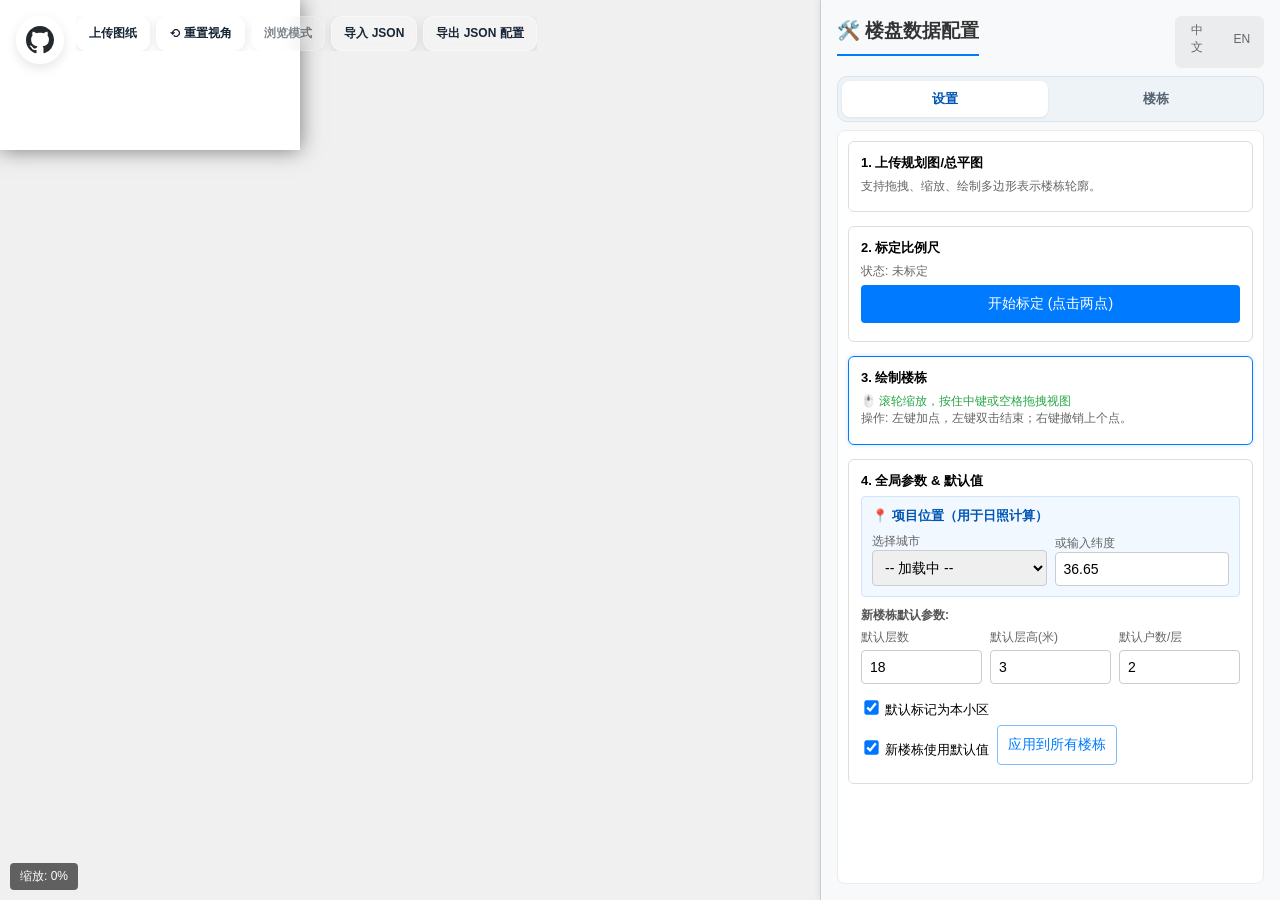
==== editor.html @ 8fbec48e "allow editing and calibration when no plan image" ====
<!DOCTYPE html>
<html lang="zh-CN">

<head>
    <meta charset="UTF-8">
    <title>楼盘规划图配置器</title>
    <meta name="viewport" content="width=device-width, initial-scale=1">
    <link rel="stylesheet" href="css/editor.css">
</head>

<body>

    <!-- GitHub 图标链接 -->
    <a href="https://github.com/wingkinl/building-sunlight-simulator" target="_blank" rel="noopener noreferrer"
        class="github-link" title="View on GitHub" aria-label="View source on GitHub">
        <svg width="32" height="32" viewBox="0 0 16 16" fill="currentColor">
            <path
                d="M8 0C3.58 0 0 3.58 0 8c0 3.54 2.29 6.53 5.47 7.59.4.07.55-.17.55-.38 0-.19-.01-.82-.01-1.49-2.01.37-2.53-.49-2.69-.94-.09-.23-.48-.94-.82-1.13-.28-.15-.68-.52-.01-.53.63-.01 1.08.58 1.23.82.72 1.21 1.87.87 2.33.66.07-.52.28-.87.51-1.07-1.78-.2-3.64-.89-3.64-3.95 0-.87.31-1.59.82-2.15-.08-.2-.36-1.02.08-2.12 0 0 .67-.21 2.2.82.64-.18 1.32-.27 2-.27.68 0 1.36.09 2 .27 1.53-1.04 2.2-.82 2.2-.82.44 1.1.16 1.92.08 2.12.51.56.82 1.27.82 2.15 0 3.07-1.87 3.75-3.65 3.95.29.25.54.73.54 1.48 0 1.07-.01 1.93-.01 2.2 0 .21.15.46.55.38A8.013 8.013 0 0016 8c0-4.42-3.58-8-8-8z" />
        </svg>
    </a>

    <div id="globalToolbar" role="toolbar" aria-label="editor actions">
        <button id="btnUploadPlan" class="btn-outline" type="button" data-i18n="editor.toolbarUpload">上传图纸</button>
        <button id="btnResetView" class="info" type="button" data-i18n="editor.resetView">⟲ 重置视角</button>
        <button id="btnDrawMode" class="secondary" type="button" disabled data-i18n="editor.modeIdle" title="需要先标定比例尺">浏览模式</button>
        <button id="btnImportJson" class="secondary" type="button" data-i18n="editor.importJsonButton">导入 JSON</button>
        <button id="btnExport" class="success" type="button" data-i18n="editor.exportButton">导出 JSON 配置</button>
        <input type="file" id="fileInput" accept="image/*" class="toolbar-hidden-input">
        <input type="file" id="jsonImportInput" accept=".json" class="toolbar-hidden-input">
        <input type="hidden" id="exportFilename" value="buildings_config.json">
    </div>

    <div id="canvas-wrapper">
        <div id="empty-tip" data-i18n="editor.emptyTip">请在右侧上传图片开始规划</div>
        <canvas id="editorCanvas"></canvas>
        <div id="zoom-info"><span data-i18n="editor.zoomInfo">缩放</span>: 0%</div>
    </div>

    <div id="sidebar">
        <div class="sidebar-header">
            <h3 data-i18n="editor.pageTitle">🛠️ 楼盘数据配置</h3>
            <div class="lang-switcher">
                <button class="lang-btn" data-lang="zh">中文</button>
                <button class="lang-btn" data-lang="en">EN</button>
            </div>
        </div>

        <div class="sidebar-tabs" role="tablist" aria-label="editor sidebar tabs">
            <button class="sidebar-tab-btn active" type="button" role="tab" aria-selected="true" data-tab="setup"
                data-i18n="editor.tabSetup">设置</button>
            <button class="sidebar-tab-btn" type="button" role="tab" aria-selected="false" data-tab="buildings"
                data-i18n="editor.tabBuildings">楼栋</button>
        </div>

        <div id="sidebarContent">
            <div class="sidebar-tab-panel active" data-panel="setup">
                <div id="topPane">
                    <div class="step" id="step-upload">
                        <label data-i18n="editor.step1Title">1. 上传规划图/总平图</label>
                        <div class="muted" data-i18n="editor.step1Hint">支持拖拽、缩放、绘制多边形表示楼栋轮廓。</div>
                    </div>

                    <div class="step" id="step-scale">
                        <label data-i18n="editor.step2Title">2. 标定比例尺</label>
                        <div class="muted" style="margin-bottom:5px;">
                            <span data-i18n="editor.scaleStatus">状态</span>: <span id="scaleStatus"
                                data-i18n="editor.scaleNotSet">未标定</span>
                        </div>
                        <button id="btnStartScale" data-i18n="editor.startScale">开始标定 (点击两点)</button>
                        <div id="scaleInputArea" style="display:none; margin-top:5px;">
                            <label data-i18n="editor.realDistance">两点间实际距离 (米):</label>
                            <input type="number" id="realDistance" value="50" step="0.01" min="0">
                            <button id="btnConfirmScale" class="secondary" data-i18n="editor.confirmScale">确认比例</button>
                        </div>
                    </div>

                    <div class="step active" id="step-draw">
                        <label data-i18n="editor.step3Title">3. 绘制楼栋</label>
                        <div class="muted" style="margin-bottom:5px;">
                            <span style="color:#28a745;" data-i18n="editor.step3Hint">🖱️ 滚轮缩放，按住中键或空格拖拽视图</span><br>
                            <span data-i18n="editor.step3Operation">操作: 左键加点，左键双击结束；右键撤销上个点。</span>
                        </div>
                    </div>

                    <div class="step" id="step-defaults">
                        <label data-i18n="editor.step4Title">4. 全局参数 & 默认值</label>

                        <div class="location-config">
                            <label data-i18n="editor.projectLocation">📍 项目位置（用于日照计算）</label>
                            <div class="location-row">
                                <div class="field">
                                    <span class="muted" data-i18n="editor.selectCity">选择城市</span>
                                    <select id="citySelect">
                                        <option value="" data-i18n="common.loading">-- 加载中 --</option>
                                    </select>
                                </div>
                                <div class="field">
                                    <span class="muted" data-i18n="editor.orInputLat">或输入纬度</span>
                                    <input type="number" id="projectLat" value="36.65" step="0.01" min="-90" max="90">
                                </div>
                            </div>
                        </div>

                        <label style="font-size:12px; color:#555; margin-bottom:5px;"
                            data-i18n="editor.defaultParams">新楼栋默认参数:</label>
                        <div class="inline-inputs">
                            <div class="field">
                                <span class="muted" data-i18n="editor.defaultFloors">默认层数</span>
                                <input type="number" id="defFloors" value="18" min="1" step="1">
                            </div>
                            <div class="field">
                                <span class="muted" data-i18n="editor.defaultFloorHeight">默认层高(米)</span>
                                <input type="number" id="defFloorHeight" value="3" min="1" step="0.01">
                            </div>
                            <div class="field">
                                <span class="muted" data-i18n="editor.defaultUnits">默认户数/层</span>
                                <input type="number" id="defUnits" value="2" min="1" step="1">
                            </div>
                        </div>
                        <div class="inline-row">
                            <label style="margin:0; font-weight:normal;">
                                <input type="checkbox" id="defIsThisCommunity" checked> <span
                                    data-i18n="editor.defaultIsOwn">默认标记为本小区</span>
                            </label>
                        </div>
                        <div class="inline-row">
                            <label style="margin:0; font-weight:normal;">
                                <input type="checkbox" id="chkUseDefaults" checked> <span
                                    data-i18n="editor.useDefaults">新楼栋使用默认值</span>
                            </label>
                            <button id="btnApplyDefaultsAll" class="btn-outline" style="width:auto;"
                                data-i18n="editor.applyToAll">应用到所有楼栋</button>
                        </div>
                    </div>
                </div>
            </div>

            <div class="sidebar-tab-panel" data-panel="buildings">
                <div id="bottomPane">
                    <div class="step" id="step-table" style="margin:0;">
                        <label data-i18n="editor.step5Title">5. 楼栋参数表（统一填写/编辑）</label>
                    </div>

                    <div id="table-wrapper">
                        <table>
                            <thead>
                                <tr>
                                    <th style="width:200px;" data-i18n="editor.tableName">名称（可编辑）</th>
                                    <th style="width:90px;" data-i18n="editor.tableFloors">层数</th>
                                    <th style="width:110px;" data-i18n="editor.tableFloorHeight">层高(米)</th>
                                    <th style="width:90px;" data-i18n="editor.tableUnits">户/层</th>
                                    <th style="width:84px;" data-i18n="editor.tableIsOwn">本小区</th>
                                    <th style="width:80px;" data-i18n="editor.tableActions">操作</th>
                                </tr>
                            </thead>
                            <tbody id="tableBody"></tbody>
                        </table>
                    </div>
                </div>
            </div>
        </div>
    </div>

    <div id="splitModalOverlay" class="modal-overlay" style="display:none;">
        <div class="modal" role="dialog" aria-modal="true" aria-labelledby="splitModalTitle">
            <div class="modal-header">
                <div id="splitModalTitle" class="modal-title" data-i18n="editor.splitModalTitle">分户分割</div>
                <button id="splitModalClose" class="modal-close" type="button" aria-label="close">×</button>
            </div>
            <div class="modal-body">
                <div class="modal-row modal-row-top">
                    <div class="modal-field">
                        <div class="modal-label" data-i18n="editor.splitFloor">楼层</div>
                        <select id="splitFloorSelect"></select>
                    </div>
                    <div class="modal-field">
                        <div class="modal-label" data-i18n="editor.tableFloors">层数</div>
                        <input id="splitFloorsInput" type="number" min="1" step="1">
                    </div>
                    <div class="modal-field">
                        <div class="modal-label" data-i18n="editor.splitUnits">户数/层</div>
                        <div id="splitUnitsText" class="modal-text"></div>
                    </div>
                    <div class="modal-field">
                        <div class="modal-label" data-i18n="editor.splitMode">分割模式</div>
                        <select id="splitModeSelect">
                            <option value="basic" data-i18n="editor.splitModeBasic">单轴等比</option>
                            <option value="advanced" data-i18n="editor.splitModeAdvanced">自由划线</option>
                        </select>
                    </div>
                </div>

                <div id="splitAdvancedToolbar" class="modal-row" style="display:none;">
                    <div class="modal-field">
                        <div class="modal-label" data-i18n="editor.splitTools">高级工具</div>
                        <div class="inline-row" style="margin:0;">
                            <button id="splitToolLine" class="btn-outline" type="button"
                                data-i18n="editor.splitToolLine">画线切割</button>
                            <button id="splitToolUnit" class="btn-outline" type="button"
                                data-i18n="editor.splitToolUnit">指定户属</button>
                            <button id="splitClearLines" class="secondary" type="button"
                                data-i18n="editor.splitToolClear">清空线段</button>
                        </div>
                    </div>
                    <div class="modal-field" style="max-width:140px;">
                        <div class="modal-label" data-i18n="editor.splitUnitIndex">户号(1→N)</div>
                        <input id="splitUnitIndexInput" type="number" min="1" step="1" value="1">
                    </div>
                </div>

                <div class="split-preview-wrap">
                    <div class="modal-label" data-i18n="editor.splitPreview">分割示意</div>
                    <canvas id="splitPreviewCanvas" class="split-preview-canvas" width="720" height="260"></canvas>
                </div>

                <div class="split-bar-wrap" id="splitBarWrap">
                    <div id="splitBar" class="split-bar" aria-label="split bar"></div>
                </div>

                <div class="modal-row modal-actions" id="splitBasicActions">
                    <button id="splitResetEqual" class="secondary" type="button"
                        data-i18n="editor.splitResetEqual">等分</button>
                    <button id="splitApplyAllFloors" class="btn-outline" type="button"
                        data-i18n="editor.splitApplyAllFloors">应用到所有楼层</button>
                    <div class="split-angle-inline">
                        <span class="split-angle-label" data-i18n="editor.splitAngle">分割角度</span>
                        <input id="splitAngleSlider" class="split-angle-slider" type="range" min="-180" max="180"
                            step="1" value="0">
                        <input id="splitAngleInput" class="split-angle-input" type="number" step="1" min="-180"
                            max="180" value="0">
                    </div>
                </div>

                <div class="split-table-wrap" id="splitTableWrap">
                    <div class="split-table-toolbar">
                        <label class="inline-row" style="margin:0; font-weight:normal;">
                            <input type="checkbox" id="splitUseAreasChk">
                            <span data-i18n="editor.splitUseAreas">按面积输入并实时换算</span>
                        </label>
                    </div>
                    <div class="split-table-scroll">
                        <table class="split-table">
                            <thead>
                                <tr id="splitTableHeadRow">
                                    <th data-i18n="editor.splitUnitIndex">户号(1→N)</th>
                                    <th data-i18n="editor.splitRatio">比例(%)</th>
                                    <th id="splitAreaTh" data-i18n="editor.splitArea">面积(㎡)</th>
                                </tr>
                            </thead>
                            <tbody id="splitTableBody"></tbody>
                        </table>
                    </div>
                </div>

                <div class="modal-row modal-actions">
                    <button id="splitSave" class="success" type="button" data-i18n="common.save">保存</button>
                </div>
            </div>
        </div>
    </div>

    <script src="js/config.js"></script>
    <script src="js/utils.js"></script>
    <script src="js/cities.js"></script>
    <script src="js/i18n.js"></script>
    <script src="js/editor.js"></script>
</body>

</html>
---- css/editor.css ----
:root {
    --primary-color: #007bff;
    --secondary-color: #6c757d;
    --success-color: #28a745;
    --danger-color: #dc3545;
    --info-color: #17a2b8;
    --warning-color: #ffc107;
    --border-color: #ccc;
    --bg-light: #f8f9fa;
    --bg-white: #ffffff;
}

* {
    box-sizing: border-box;
}

body {
    display: flex;
    margin: 0;
    height: 100vh;
    font-family: 'Microsoft YaHei', sans-serif;
    overflow: hidden;
}

/* GitHub 图标链接 */
.github-link {
    position: absolute;
    top: 16px;
    left: 16px;
    width: 48px;
    height: 48px;
    background: rgba(255, 255, 255, 0.96);
    border-radius: 50%;
    display: flex;
    align-items: center;
    justify-content: center;
    color: #24292e;
    text-decoration: none;
    box-shadow: 0 4px 12px rgba(0, 0, 0, 0.1);
    transition: all 0.3s ease;
    z-index: 100;
    backdrop-filter: saturate(180%) blur(8px);
}

.github-link:hover {
    transform: scale(1.1) rotate(5deg);
    box-shadow: 0 6px 20px rgba(0, 0, 0, 0.15);
    background: rgba(255, 255, 255, 1);
}

.github-link svg {
    width: 28px;
    height: 28px;
}

#globalToolbar {
    position: absolute;
    top: 16px;
    left: 76px;
    right: auto;
    max-width: calc(100vw - 560px);
    padding: 0;
    border: none;
    background: transparent;
    backdrop-filter: none;
    display: flex;
    align-items: center;
    gap: 6px;
    z-index: 90;
    overflow-x: auto;
}

#globalToolbar button {
    width: auto;
    margin: 0;
    padding: 8px 12px;
    font-size: 12px;
    font-weight: 700;
    white-space: nowrap;
    flex: 0 0 auto;
    border: 1px solid rgba(255, 255, 255, 0.36);
    border-radius: 11px;
    color: #1b2a39;
    background: rgba(255, 255, 255, 0.22);
    backdrop-filter: blur(10px);
    -webkit-backdrop-filter: blur(10px);
    box-shadow: 0 2px 8px rgba(0, 0, 0, 0.1);
    transition: all 0.2s ease;
}

#globalToolbar button:hover {
    background: rgba(255, 255, 255, 0.32);
    box-shadow: 0 4px 12px rgba(0, 0, 0, 0.15);
}

#globalToolbar button:disabled {
    opacity: 0.55;
    cursor: not-allowed;
}

#globalToolbar button:disabled:hover {
    background: rgba(255, 255, 255, 0.22);
    box-shadow: 0 2px 8px rgba(0, 0, 0, 0.1);
}

#globalToolbar button.secondary,
#globalToolbar button.info,
#globalToolbar button.success,
#globalToolbar button.btn-outline {
    color: #172635;
}

#globalToolbar #btnDrawMode.is-drawing {
    border-color: rgba(85, 255, 175, 0.55);
    background: rgba(52, 211, 153, 0.28);
    color: #07271a;
}

.toolbar-hidden-input {
    display: none;
}

/* 左侧画布区 */
#canvas-wrapper {
    flex: 1;
    background: #f0f0f0;
    position: relative;
    overflow: hidden;
    cursor: grab;
}

#canvas-wrapper.grabbing {
    cursor: grabbing;
}

canvas {
    background: white;
    display: block;
    transform-origin: 0 0;
    box-shadow: 0 0 20px rgba(0, 0, 0, 0.5);
}

#empty-tip {
    display: none;
    position: absolute;
    top: 50%;
    left: 50%;
    transform: translate(-50%, -50%);
    color: #888;
    font-size: 18px;
    pointer-events: none;
}

#zoom-info {
    position: absolute;
    bottom: 10px;
    left: 10px;
    background: rgba(0, 0, 0, 0.6);
    color: white;
    padding: 5px 10px;
    border-radius: 4px;
    font-size: 12px;
    pointer-events: none;
}

/* 右侧边栏 */
#sidebar {
    width: 460px;
    background: var(--bg-light);
    border-left: 1px solid var(--border-color);
    padding: 16px;
    display: flex;
    flex-direction: column;
    z-index: 10;
    box-shadow: -2px 0 5px rgba(0, 0, 0, 0.05);
    overflow: hidden;
    gap: 8px;
}

.sidebar-header {
    display: flex;
    justify-content: space-between;
    align-items: center;
    gap: 12px;
}

.sidebar-tabs {
    display: grid;
    grid-template-columns: repeat(2, minmax(0, 1fr));
    gap: 6px;
    padding: 4px;
    border: 1px solid #dbe3ea;
    border-radius: 10px;
    background: #eef3f7;
}

.sidebar-tab-btn {
    width: auto;
    margin: 0;
    padding: 9px 10px;
    border-radius: 8px;
    background: transparent;
    color: #556371;
    font-size: 13px;
    font-weight: 700;
}

.sidebar-tab-btn:hover {
    background: rgba(255, 255, 255, 0.65);
    color: #2c3e50;
}

.sidebar-tab-btn.active {
    background: #ffffff;
    color: #0056b3;
    box-shadow: 0 1px 3px rgba(15, 23, 42, 0.08);
}

#sidebarContent {
    flex: 1;
    min-height: 0;
    display: flex;
}

.sidebar-tab-panel {
    display: none;
    flex: 1;
    min-height: 0;
}

.sidebar-tab-panel.active {
    display: flex;
    flex-direction: column;
}

/* 上半部分 */
#topPane {
    flex: 1;
    min-height: 0;
    overflow: auto;
    border: 1px solid #e9ecef;
    border-radius: 8px;
    background: var(--bg-white);
    padding: 10px;
}

/* 下半部分 */
#bottomPane {
    flex: 1;
    min-height: 0;
    overflow: hidden;
    display: flex;
    flex-direction: column;
    gap: 8px;
}

h3 {
    margin: 0 0 10px;
    color: #333;
    border-bottom: 2px solid var(--primary-color);
    padding-bottom: 10px;
}

/* 步骤卡片 */
.step {
    margin-bottom: 14px;
    padding: 12px;
    background: var(--bg-white);
    border-radius: 6px;
    border: 1px solid #ddd;
}

.step.active {
    border-color: var(--primary-color);
    box-shadow: 0 0 5px rgba(0, 123, 255, 0.2);
}

#sidebar label {
    display: block;
    margin-bottom: 6px;
    font-weight: bold;
    font-size: 13px;
}

input[type="text"],
input[type="number"],
input[type="file"],
select {
    width: 100%;
    box-sizing: border-box;
    padding: 8px;
    margin-bottom: 8px;
    border: 1px solid var(--border-color);
    border-radius: 4px;
    font-size: 14px;
}

.inline-inputs {
    display: grid;
    grid-template-columns: 1fr 1fr 1fr;
    gap: 8px;
}

.inline-inputs .field {
    display: flex;
    flex-direction: column;
}

.inline-row {
    display: flex;
    align-items: center;
    gap: 8px;
    margin-top: 6px;
}

.inline-row input[type="checkbox"] {
    transform: scale(1.1);
}

.muted {
    color: #666;
    font-size: 12px;
    margin-bottom: 4px;
}

/* 按钮样式 */
button {
    width: 100%;
    padding: 10px;
    background: var(--primary-color);
    color: white;
    border: none;
    border-radius: 4px;
    cursor: pointer;
    margin-bottom: 6px;
    font-size: 14px;
    transition: background 0.2s;
}

button:hover {
    background: #0069d9;
}

button.secondary {
    background: var(--secondary-color);
}

button.secondary:hover {
    background: #5a6268;
}

button.info {
    background: var(--info-color);
}

button.info:hover {
    background: #138496;
}

button.success {
    background: var(--success-color);
}

button.success:hover {
    background: #218838;
}

.btn-outline {
    background: transparent;
    border: 1px solid #b8c4d2;
    color: #2c3e50;
}

.btn-outline:hover {
    background: rgba(0, 123, 255, 0.08);
}

.btn-outline.active {
    background: rgba(0, 123, 255, 0.12);
    border-color: #80bdff;
    color: #0056b3;
}

.modal-overlay {
    position: fixed;
    inset: 0;
    background: rgba(0, 0, 0, 0.55);
    z-index: 2000;
    display: flex;
    align-items: flex-start;
    justify-content: center;
    padding: 16px;
    overflow-y: auto;
}

.modal {
    width: min(860px, 95vw);
    max-height: calc(100vh - 32px);
    height: auto;
    background: #ffffff;
    border-radius: 12px;
    box-shadow: 0 10px 40px rgba(0, 0, 0, 0.25);
    overflow: hidden;
    display: flex;
    flex-direction: column;
}

.modal-header {
    display: flex;
    align-items: center;
    justify-content: space-between;
    padding: 12px 14px;
    border-bottom: 1px solid #e9ecef;
    background: #fbfcfd;
}

.modal-title {
    font-size: 15px;
    font-weight: 800;
    color: #2c3e50;
}

.modal-close {
    width: 36px;
    height: 36px;
    border-radius: 8px;
    border: 1px solid #e9ecef;
    background: #ffffff;
    color: #2c3e50;
    cursor: pointer;
    font-size: 20px;
    line-height: 1;
    padding: 0;
    margin: 0;
}

.modal-close:hover {
    background: #f3f6fa;
}

.modal-body {
    padding: 10px 12px;
    flex: 1 1 auto;
    min-height: 0;
    overflow-y: auto;
    overflow-x: hidden;
    display: flex;
    flex-direction: column;
    gap: 8px;
}

.modal-row {
    display: flex;
    gap: 10px;
    align-items: flex-end;
    flex-wrap: wrap;
}

.modal-row-top {
    align-items: flex-start;
}

.modal-field {
    min-width: 150px;
    flex: 1;
}

.modal-label {
    font-size: 12px;
    color: #56616d;
    margin-bottom: 4px;
}

.modal-text {
    border: 1px solid #e2e8f0;
    background: #f8fafc;
    border-radius: 6px;
    padding: 8px 10px;
    font-size: 13px;
    color: #2c3e50;
}

.modal-actions {
    align-items: center;
}

.modal-actions button {
    width: auto;
    margin: 0;
    padding: 8px 10px;
}

.split-bar-wrap {
    border: 1px solid #e2e8f0;
    background: #f8fafc;
    border-radius: 10px;
    padding: 10px;
}
.split-angle-inline {
    display: flex;
    align-items: center;
    gap: 8px;
    flex: 1;
    min-width: 280px;
}

.split-angle-label {
    font-size: 12px;
    color: #56616d;
    white-space: nowrap;
}

.split-angle-slider {
    flex: 1;
    min-width: 120px;
}

.split-angle-input {
    width: 88px;
    margin: 0;
}

.split-preview-wrap {
    border: 1px solid #e2e8f0;
    background: #ffffff;
    border-radius: 10px;
    padding: 10px;
}

.split-preview-canvas {
    width: 100%;
    height: 220px;
    display: block;
    border-radius: 8px;
    background: #fbfcfd;
    border: 1px solid rgba(44, 62, 80, 0.12);
    touch-action: none;
}

.split-handle.active {
    background: rgba(231, 76, 60, 0.9);
}

.split-bar {
    position: relative;
    height: 64px;
    border-radius: 8px;
    overflow: hidden;
    background: linear-gradient(90deg, #fdeccf 0%, #f9d29d 50%, #f4b27d 100%);
    border: 1px solid rgba(44, 62, 80, 0.14);
}

.split-seg {
    position: absolute;
    top: 0;
    bottom: 0;
    border-right: 1px solid rgba(44, 62, 80, 0.18);
    display: flex;
    align-items: center;
    justify-content: center;
    color: rgba(44, 62, 80, 0.85);
    font-weight: 700;
    font-size: 13px;
    user-select: none;
}

.split-handle {
    position: absolute;
    top: -8px;
    width: 12px;
    height: 80px;
    margin-left: -6px;
    cursor: ew-resize;
    background: rgba(44, 62, 80, 0.75);
    border-radius: 8px;
    box-shadow: 0 2px 8px rgba(0, 0, 0, 0.25);
    touch-action: none;
}

.split-handle::after {
    content: '';
    position: absolute;
    left: 50%;
    top: 50%;
    transform: translate(-50%, -50%);
    width: 3px;
    height: 22px;
    border-radius: 2px;
    background: rgba(255, 255, 255, 0.8);
    box-shadow: 6px 0 0 rgba(255, 255, 255, 0.5), -6px 0 0 rgba(255, 255, 255, 0.5);
}

.split-table-wrap {
    border: 1px solid #e9ecef;
    border-radius: 10px;
    overflow: visible;
    background: #fff;
    display: flex;
    flex-direction: column;
    flex-shrink: 0;
}

.split-table-scroll {
    max-height: 160px;
    overflow-y: auto;
    overflow-x: hidden;
}

.split-table-toolbar {
    display: flex;
    align-items: center;
    justify-content: space-between;
    padding: 8px 10px;
    border-bottom: 1px solid #eef2f6;
    background: #fbfcfd;
}

.split-table {
    width: 100%;
    border-collapse: collapse;
    font-size: 13px;
}

.split-table th,
.split-table td {
    border-bottom: 1px solid #eef2f6;
    padding: 8px 10px;
    text-align: left;
}

.split-table th {
    background: #fbfcfd;
    color: #2c3e50;
    font-weight: 800;
}

.split-table input[type="number"] {
    width: 100%;
    margin: 0;
    padding: 6px 8px;
    font-size: 13px;
}

.split-seg {
    flex-direction: column;
    gap: 2px;
}

.split-seg .seg-idx {
    font-size: 13px;
    font-weight: 800;
}

.split-seg .seg-pct {
    font-size: 12px;
    font-weight: 700;
    opacity: 0.85;
}

.split-seg .seg-area {
    font-size: 12px;
    font-weight: 700;
    opacity: 0.85;
}

.split-areas-panel {
    border: 1px solid #e2e8f0;
    background: #ffffff;
    border-radius: 10px;
    padding: 10px;
}

.areas-grid {
    display: grid;
    grid-template-columns: repeat(auto-fill, minmax(180px, 1fr));
    gap: 10px;
}

.area-item {
    border: 1px solid #eef2f6;
    background: #fbfcfd;
    border-radius: 10px;
    padding: 10px;
    display: flex;
    flex-direction: column;
    gap: 6px;
}

.area-item .area-label {
    font-size: 12px;
    color: #56616d;
}

.area-item input[type="number"] {
    margin: 0;
    padding: 8px 10px;
    font-size: 13px;
}

button.warning {
    background: var(--warning-color);
    color: #333;
}

button:disabled {
    background: #ccc;
    cursor: not-allowed;
}

.btn-outline {
    background: transparent;
    color: var(--primary-color);
    border: 1px solid #80bdff;
}

.btn-outline:hover {
    background: #e7f1ff;
}

/* 位置/纬度配置区 */
.location-config {
    background: #f1f8ff;
    padding: 10px;
    border-radius: 4px;
    margin-bottom: 10px;
    border: 1px solid #d0e3ff;
}

.location-config label {
    color: #0056b3;
    font-weight: bold;
    margin-bottom: 8px;
}

.location-row {
    display: flex;
    gap: 8px;
    align-items: flex-end;
}

.location-row .field {
    flex: 1;
}

.location-row select,
.location-row input {
    margin-bottom: 0;
}

/* 表格区 */
#step-table {
    margin: 0;
    padding: 12px;
    border: 1px solid #ddd;
    border-radius: 6px;
    background: var(--bg-white);
}

#table-wrapper {
    flex: 1;
    min-height: 0;
    overflow: auto;
    border: 1px solid #eee;
    border-radius: 6px;
    background: var(--bg-white);
}

table {
    width: 100%;
    border-collapse: collapse;
    font-size: 12px;
}

thead th {
    position: sticky;
    top: 0;
    background: #f1f3f5;
    z-index: 1;
}

th,
td {
    border-bottom: 1px solid #eee;
    padding: 6px;
    text-align: left;
}

td input {
    width: 100%;
    padding: 6px;
    box-sizing: border-box;
    border: 1px solid #ddd;
    border-radius: 4px;
    font-size: 12px;
}

td .btn-mini {
    display: inline-block;
    padding: 4px 8px;
    font-size: 12px;
    border-radius: 4px;
    border: none;
    cursor: pointer;
}

td .btn-mini.btn-outline {
    border: 1px solid #b8c4d2;
    background: transparent;
    color: #2c3e50;
}

td .btn-mini.btn-outline:hover {
    background: rgba(0, 123, 255, 0.08);
}

.btn-danger {
    background: var(--danger-color);
    color: #fff;
}

.btn-danger:hover {
    background: #c82333;
}

/* 响应式 */
@media (max-width: 768px) {
    .github-link {
        top: 8px;
        left: 8px;
        width: 42px;
        height: 42px;
    }

    #globalToolbar {
        top: 8px;
        left: 58px;
        max-width: calc(100vw - 66px);
    }

    .github-link svg {
        width: 24px;
        height: 24px;
    }

    #sidebar {
        width: 100vw;
        position: absolute;
        right: 0;
        left: 0;
        bottom: 0;
        max-height: 60vh;
        overflow: hidden;
    }

    #sidebarContent {
        min-height: 0;
    }

    .sidebar-tabs {
        grid-template-columns: 1fr;
    }
}

/* 语言切换按钮 */
.lang-switcher {
    display: flex;
    gap: 4px;
    background: rgba(0, 0, 0, 0.05);
    padding: 2px;
    border-radius: 6px;
}

.lang-btn {
    padding: 4px 10px;
    border: none;
    background: transparent;
    color: #666;
    font-size: 12px;
    cursor: pointer;
    border-radius: 4px;
    transition: all 0.2s;
    font-weight: 500;
}

.lang-btn:hover {
    background: rgba(0, 0, 0, 0.08);
    color: #333;
}

.lang-btn.active {
    background: white;
    color: #007bff;
    box-shadow: 0 1px 3px rgba(0, 0, 0, 0.1);
}
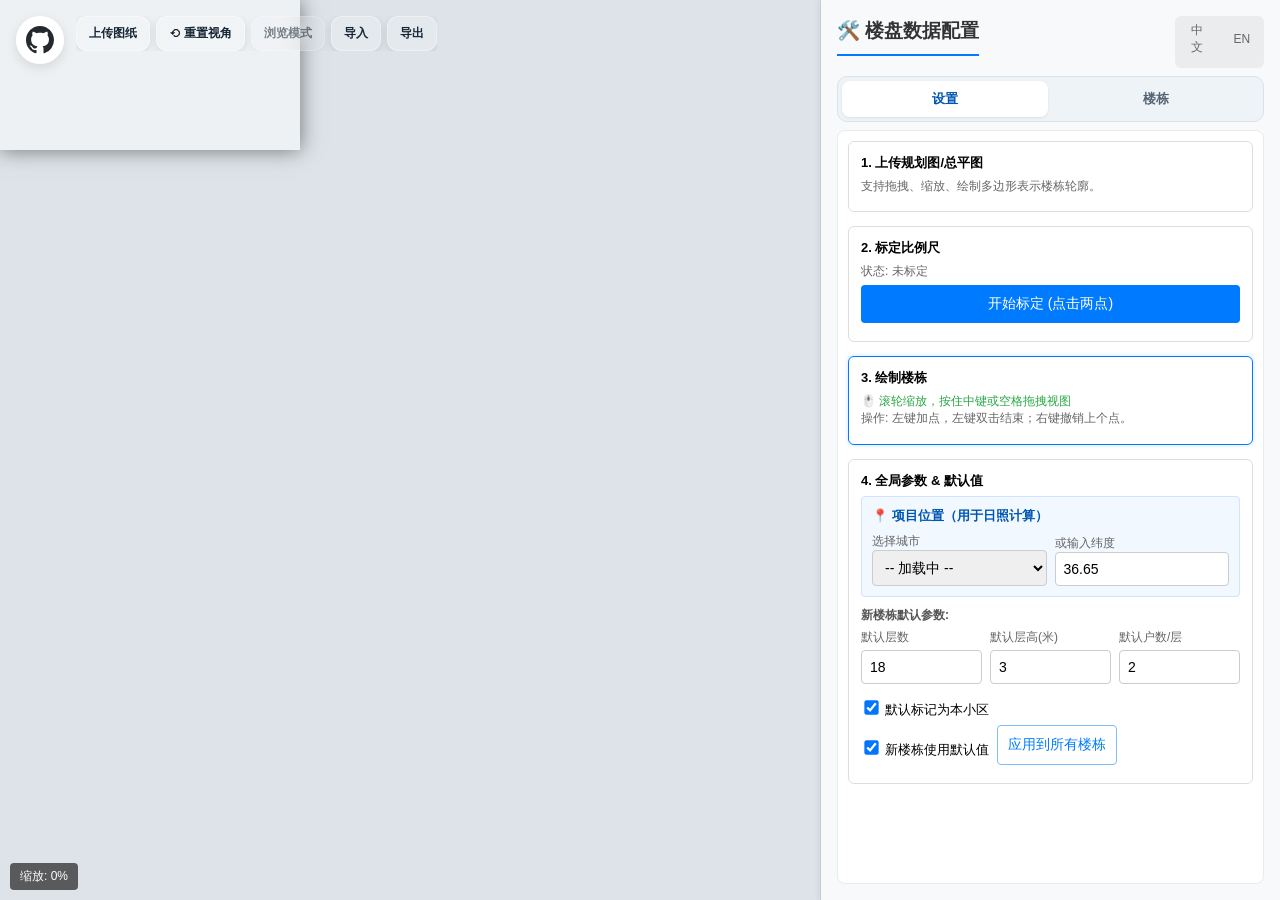
==== commit 7ec8d7dd: "disable blurry effect for buttons when no plan image" ====
--- a/editor.html
+++ b/editor.html
@@ -23,8 +23,8 @@
         <button id="btnUploadPlan" class="btn-outline" type="button" data-i18n="editor.toolbarUpload">上传图纸</button>
         <button id="btnResetView" class="info" type="button" data-i18n="editor.resetView">⟲ 重置视角</button>
         <button id="btnDrawMode" class="secondary" type="button" disabled data-i18n="editor.modeIdle" title="需要先标定比例尺">浏览模式</button>
-        <button id="btnImportJson" class="secondary" type="button" data-i18n="editor.importJsonButton">导入 JSON</button>
-        <button id="btnExport" class="success" type="button" data-i18n="editor.exportButton">导出 JSON 配置</button>
+        <button id="btnImportJson" class="secondary" type="button" data-i18n="editor.importJsonButton">导入</button>
+        <button id="btnExport" class="success" type="button" data-i18n="editor.exportButton">导出</button>
         <input type="file" id="fileInput" accept="image/*" class="toolbar-hidden-input">
         <input type="file" id="jsonImportInput" accept=".json" class="toolbar-hidden-input">
         <input type="hidden" id="exportFilename" value="buildings_config.json">
--- a/css/editor.css
+++ b/css/editor.css
@@ -116,6 +116,25 @@
     color: #07271a;
 }
 
+body.no-plan-image #globalToolbar button {
+    border-color: rgba(18, 34, 50, 0.26);
+    background: linear-gradient(180deg, rgba(255, 255, 255, 0.96), rgba(248, 252, 255, 0.92));
+    color: #0f2233;
+    box-shadow: 0 4px 14px rgba(11, 26, 45, 0.17), inset 0 0 0 1px rgba(255, 255, 255, 0.82);
+}
+
+body.no-plan-image #globalToolbar button:hover {
+    background: linear-gradient(180deg, rgba(255, 255, 255, 0.99), rgba(242, 248, 255, 0.95));
+    box-shadow: 0 6px 18px rgba(11, 26, 45, 0.22), inset 0 0 0 1px rgba(255, 255, 255, 0.88);
+}
+
+body.no-plan-image #globalToolbar button:disabled,
+body.no-plan-image #globalToolbar button:disabled:hover {
+    border-color: rgba(18, 34, 50, 0.16);
+    background: linear-gradient(180deg, rgba(255, 255, 255, 0.82), rgba(244, 248, 252, 0.8));
+    box-shadow: 0 2px 8px rgba(11, 26, 45, 0.1), inset 0 0 0 1px rgba(255, 255, 255, 0.72);
+}
+
 .toolbar-hidden-input {
     display: none;
 }
@@ -123,7 +142,7 @@
 /* 左侧画布区 */
 #canvas-wrapper {
     flex: 1;
-    background: #f0f0f0;
+    background: #dde3e8;
     position: relative;
     overflow: hidden;
     cursor: grab;
@@ -134,7 +153,7 @@
 }
 
 canvas {
-    background: white;
+    background: #eef1f4;
     display: block;
     transform-origin: 0 0;
     box-shadow: 0 0 20px rgba(0, 0, 0, 0.5);
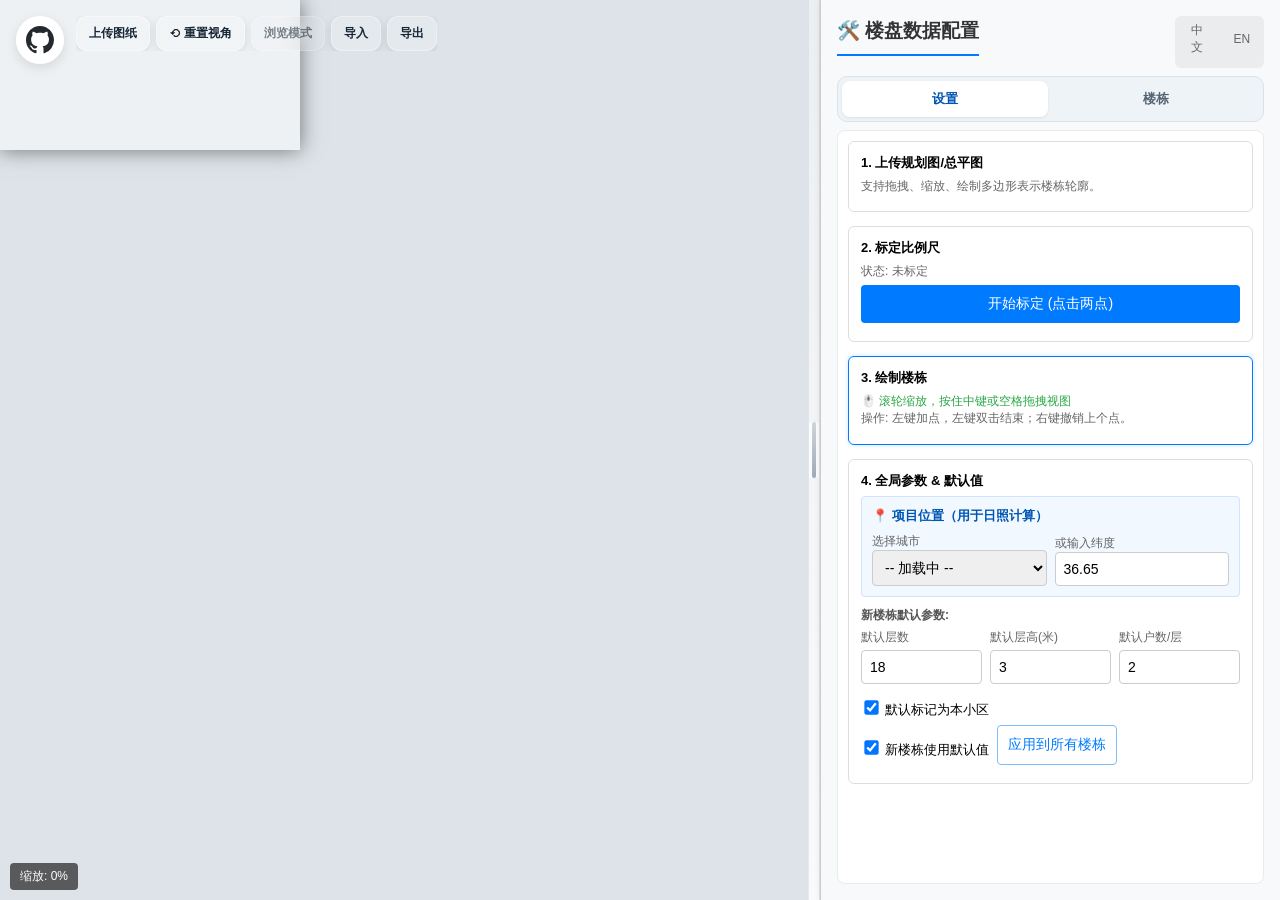
==== commit f1815a17: "make panel resizable" ====
--- a/editor.html
+++ b/editor.html
@@ -35,6 +35,9 @@
         <canvas id="editorCanvas"></canvas>
         <div id="zoom-info"><span data-i18n="editor.zoomInfo">缩放</span>: 0%</div>
     </div>
+
+    <div id="sidebarResizer" role="separator" aria-orientation="vertical" aria-controls="sidebar"
+        aria-label="Resize sidebar"></div>
 
     <div id="sidebar">
         <div class="sidebar-header">
--- a/css/editor.css
+++ b/css/editor.css
@@ -8,6 +8,7 @@
     --border-color: #ccc;
     --bg-light: #f8f9fa;
     --bg-white: #ffffff;
+    --sidebar-width: 460px;
 }
 
 * {
@@ -20,6 +21,15 @@
     height: 100vh;
     font-family: 'Microsoft YaHei', sans-serif;
     overflow: hidden;
+}
+
+body.sidebar-resizing {
+    cursor: col-resize;
+    user-select: none;
+}
+
+body.sidebar-resizing * {
+    cursor: col-resize !important;
 }
 
 /* GitHub 图标链接 */
@@ -58,7 +68,7 @@
     top: 16px;
     left: 76px;
     right: auto;
-    max-width: calc(100vw - 560px);
+    max-width: calc(100vw - var(--sidebar-width) - 100px);
     padding: 0;
     border: none;
     background: transparent;
@@ -184,7 +194,10 @@
 
 /* 右侧边栏 */
 #sidebar {
-    width: 460px;
+    width: var(--sidebar-width);
+    min-width: var(--sidebar-width);
+    max-width: var(--sidebar-width);
+    flex: 0 0 var(--sidebar-width);
     background: var(--bg-light);
     border-left: 1px solid var(--border-color);
     padding: 16px;
@@ -194,6 +207,40 @@
     box-shadow: -2px 0 5px rgba(0, 0, 0, 0.05);
     overflow: hidden;
     gap: 8px;
+}
+
+#sidebarResizer {
+    width: 12px;
+    flex: 0 0 12px;
+    position: relative;
+    cursor: col-resize;
+    touch-action: none;
+    background: linear-gradient(180deg, rgba(221, 227, 232, 0.55), rgba(248, 249, 250, 0.8));
+    border-left: 1px solid rgba(148, 163, 184, 0.18);
+    border-right: 1px solid rgba(148, 163, 184, 0.22);
+}
+
+#sidebarResizer::before {
+    content: '';
+    position: absolute;
+    top: 50%;
+    left: 50%;
+    transform: translate(-50%, -50%);
+    width: 4px;
+    height: 56px;
+    border-radius: 999px;
+    background: linear-gradient(180deg, rgba(100, 116, 139, 0.24), rgba(100, 116, 139, 0.58));
+    box-shadow: -3px 0 0 rgba(255, 255, 255, 0.72), 3px 0 0 rgba(255, 255, 255, 0.72);
+}
+
+#sidebarResizer:hover,
+body.sidebar-resizing #sidebarResizer {
+    background: linear-gradient(180deg, rgba(203, 213, 225, 0.78), rgba(241, 245, 249, 0.95));
+}
+
+body.sidebar-resizing #sidebarResizer::before,
+#sidebarResizer:hover::before {
+    background: linear-gradient(180deg, rgba(37, 99, 235, 0.42), rgba(37, 99, 235, 0.82));
 }
 
 .sidebar-header {
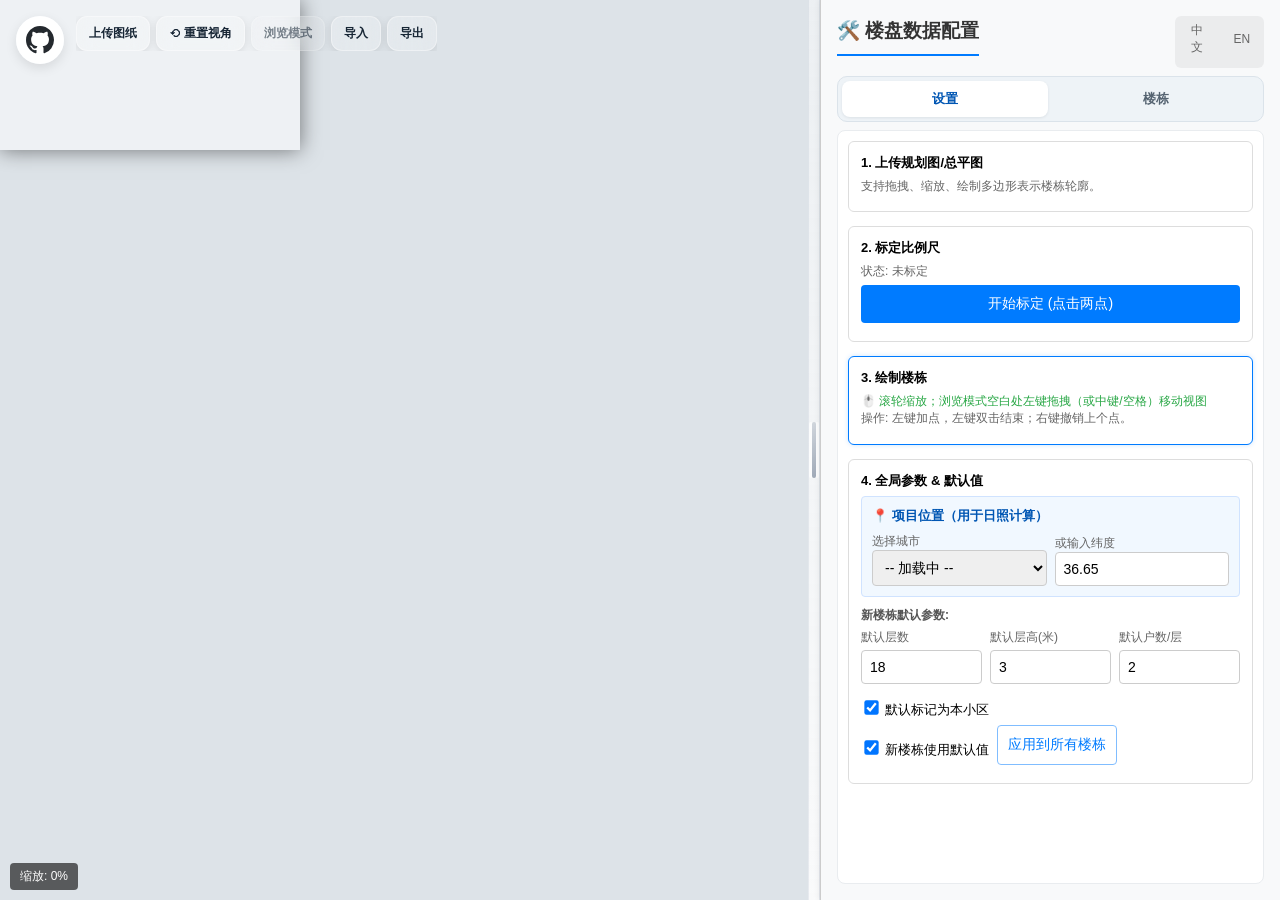
==== commit 5d970da5: "fix drag canvas issue" ====
--- a/editor.html
+++ b/editor.html
@@ -80,7 +80,7 @@
                     <div class="step active" id="step-draw">
                         <label data-i18n="editor.step3Title">3. 绘制楼栋</label>
                         <div class="muted" style="margin-bottom:5px;">
-                            <span style="color:#28a745;" data-i18n="editor.step3Hint">🖱️ 滚轮缩放，按住中键或空格拖拽视图</span><br>
+                            <span style="color:#28a745;" data-i18n="editor.step3Hint">🖱️ 滚轮缩放；浏览模式空白处左键拖拽（或中键/空格）移动视图</span><br>
                             <span data-i18n="editor.step3Operation">操作: 左键加点，左键双击结束；右键撤销上个点。</span>
                         </div>
                     </div>
@@ -145,15 +145,23 @@
                     </div>
 
                     <div id="table-wrapper">
-                        <table>
+                        <table id="buildingsTable">
+                            <colgroup>
+                                <col data-column="name">
+                                <col data-column="floors">
+                                <col data-column="floorHeight">
+                                <col data-column="units">
+                                <col data-column="isOwn">
+                                <col data-column="actions">
+                            </colgroup>
                             <thead>
                                 <tr>
-                                    <th style="width:200px;" data-i18n="editor.tableName">名称（可编辑）</th>
-                                    <th style="width:90px;" data-i18n="editor.tableFloors">层数</th>
-                                    <th style="width:110px;" data-i18n="editor.tableFloorHeight">层高(米)</th>
-                                    <th style="width:90px;" data-i18n="editor.tableUnits">户/层</th>
-                                    <th style="width:84px;" data-i18n="editor.tableIsOwn">本小区</th>
-                                    <th style="width:80px;" data-i18n="editor.tableActions">操作</th>
+                                    <th data-column="name" data-i18n="editor.tableName">名称（可编辑）</th>
+                                    <th data-column="floors" data-i18n="editor.tableFloors">层数</th>
+                                    <th data-column="floorHeight" data-i18n="editor.tableFloorHeight">层高(米)</th>
+                                    <th data-column="units" data-i18n="editor.tableUnits">户/层</th>
+                                    <th data-column="isOwn" data-i18n="editor.tableIsOwn">本小区</th>
+                                    <th data-column="actions" data-i18n="editor.tableActions">操作</th>
                                 </tr>
                             </thead>
                             <tbody id="tableBody"></tbody>
--- a/css/editor.css
+++ b/css/editor.css
@@ -162,6 +162,30 @@
     cursor: grabbing;
 }
 
+#canvas-wrapper.drag-over {
+    outline: 3px dashed #4a9eff;
+    outline-offset: -3px;
+    background: #d0e8ff;
+}
+
+#canvas-wrapper.drag-over::after {
+    content: attr(data-drag-label);
+    position: absolute;
+    top: 50%;
+    left: 50%;
+    transform: translate(-50%, -50%);
+    background: rgba(74, 158, 255, 0.92);
+    color: #fff;
+    font-size: 18px;
+    font-weight: 600;
+    padding: 16px 32px;
+    border-radius: 10px;
+    pointer-events: none;
+    white-space: pre-line;
+    text-align: center;
+    z-index: 100;
+}
+
 canvas {
     background: #eef1f4;
     display: block;
@@ -284,6 +308,7 @@
 
 #sidebarContent {
     flex: 1;
+    min-width: 0;
     min-height: 0;
     display: flex;
 }
@@ -291,6 +316,7 @@
 .sidebar-tab-panel {
     display: none;
     flex: 1;
+    min-width: 0;
     min-height: 0;
 }
 
@@ -313,6 +339,7 @@
 /* 下半部分 */
 #bottomPane {
     flex: 1;
+    min-width: 0;
     min-height: 0;
     overflow: hidden;
     display: flex;
@@ -824,35 +851,61 @@
 
 #table-wrapper {
     flex: 1;
+    min-width: 0;
     min-height: 0;
-    overflow: auto;
+    overflow-x: scroll;
+    overflow-y: auto;
+    scrollbar-gutter: stable;
     border: 1px solid #eee;
     border-radius: 6px;
     background: var(--bg-white);
 }
 
-table {
+#buildingsTable {
     width: 100%;
+    min-width: 100%;
+    table-layout: auto;
     border-collapse: collapse;
     font-size: 12px;
 }
 
-thead th {
+#buildingsTable thead th {
     position: sticky;
     top: 0;
     background: #f1f3f5;
     z-index: 1;
 }
 
-th,
-td {
+#buildingsTable th,
+#buildingsTable td {
     border-bottom: 1px solid #eee;
     padding: 6px;
     text-align: left;
-}
-
-td input {
+    white-space: nowrap;
+    vertical-align: middle;
+}
+
+#buildingsTable tbody tr {
+    transition: background 0.16s ease, box-shadow 0.16s ease;
+}
+
+#buildingsTable tbody tr.is-hovered {
+    background: rgba(245, 158, 11, 0.12);
+}
+
+#buildingsTable tbody tr.is-selected {
+    background: rgba(21, 128, 61, 0.12);
+    box-shadow: inset 3px 0 0 #15803d;
+}
+
+#buildingsTable tbody tr.is-selected.is-hovered {
+    background: rgba(21, 128, 61, 0.18);
+}
+
+#buildingsTable td input[type="text"],
+#buildingsTable td input[type="number"] {
     width: 100%;
+    min-width: 0;
     padding: 6px;
     box-sizing: border-box;
     border: 1px solid #ddd;
@@ -860,7 +913,21 @@
     font-size: 12px;
 }
 
-td .btn-mini {
+#buildingsTable td input[type="checkbox"] {
+    margin: 0;
+}
+
+#buildingsTable .btn-mini {
+    width: auto;
+    margin: 0 6px 0 0;
+    vertical-align: middle;
+}
+
+#buildingsTable .btn-mini:last-child {
+    margin-right: 0;
+}
+
+#buildingsTable td .btn-mini {
     display: inline-block;
     padding: 4px 8px;
     font-size: 12px;
@@ -869,13 +936,13 @@
     cursor: pointer;
 }
 
-td .btn-mini.btn-outline {
+#buildingsTable td .btn-mini.btn-outline {
     border: 1px solid #b8c4d2;
     background: transparent;
     color: #2c3e50;
 }
 
-td .btn-mini.btn-outline:hover {
+#buildingsTable td .btn-mini.btn-outline:hover {
     background: rgba(0, 123, 255, 0.08);
 }
 
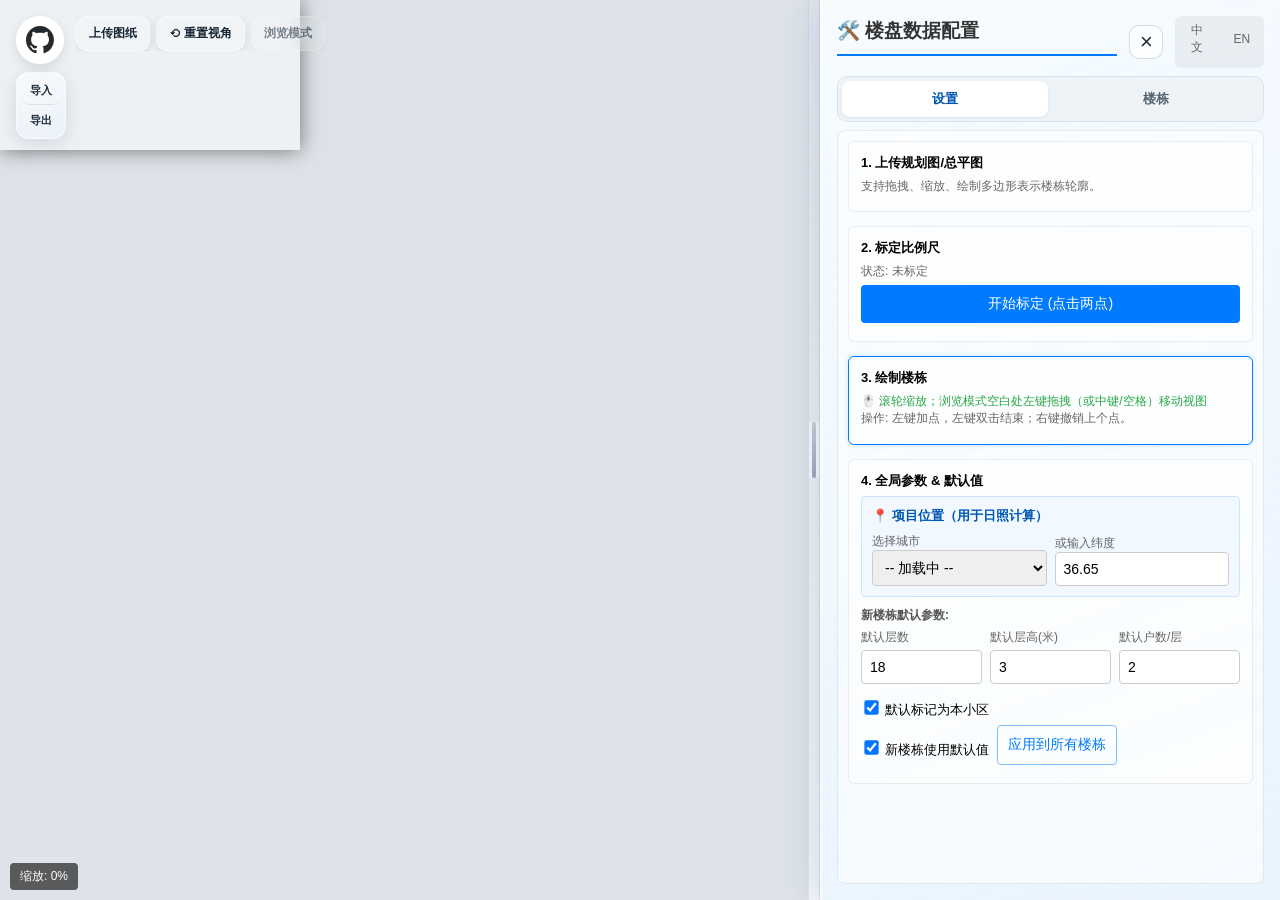
==== commit 71c80012: "fix layout issue for mobile devices" ====
--- a/editor.html
+++ b/editor.html
@@ -19,12 +19,16 @@
         </svg>
     </a>
 
+    <!-- Import / Export vertical pill, aligned below the GitHub icon -->
+    <div id="sideActions">
+        <button id="btnImportJson" class="secondary" type="button" data-i18n="editor.importJsonButton">导入</button>
+        <button id="btnExport" class="success" type="button" data-i18n="editor.exportButton">导出</button>
+    </div>
+
     <div id="globalToolbar" role="toolbar" aria-label="editor actions">
         <button id="btnUploadPlan" class="btn-outline" type="button" data-i18n="editor.toolbarUpload">上传图纸</button>
         <button id="btnResetView" class="info" type="button" data-i18n="editor.resetView">⟲ 重置视角</button>
         <button id="btnDrawMode" class="secondary" type="button" disabled data-i18n="editor.modeIdle" title="需要先标定比例尺">浏览模式</button>
-        <button id="btnImportJson" class="secondary" type="button" data-i18n="editor.importJsonButton">导入</button>
-        <button id="btnExport" class="success" type="button" data-i18n="editor.exportButton">导出</button>
         <input type="file" id="fileInput" accept="image/*" class="toolbar-hidden-input">
         <input type="file" id="jsonImportInput" accept=".json" class="toolbar-hidden-input">
         <input type="hidden" id="exportFilename" value="buildings_config.json">
@@ -42,6 +46,7 @@
     <div id="sidebar">
         <div class="sidebar-header">
             <h3 data-i18n="editor.pageTitle">🛠️ 楼盘数据配置</h3>
+            <button class="sidebar-toggle" id="sidebarToggle" type="button" title="收起" aria-label="收起侧边栏"></button>
             <div class="lang-switcher">
                 <button class="lang-btn" data-lang="zh">中文</button>
                 <button class="lang-btn" data-lang="en">EN</button>
--- a/css/editor.css
+++ b/css/editor.css
@@ -21,6 +21,7 @@
     height: 100vh;
     font-family: 'Microsoft YaHei', sans-serif;
     overflow: hidden;
+    background: #e6f0fa;
 }
 
 body.sidebar-resizing {
@@ -78,6 +79,10 @@
     gap: 6px;
     z-index: 90;
     overflow-x: auto;
+    overflow-y: hidden;
+    -webkit-overflow-scrolling: touch;
+    scrollbar-width: thin;
+    scroll-snap-type: x proximity;
 }
 
 #globalToolbar button {
@@ -96,6 +101,7 @@
     -webkit-backdrop-filter: blur(10px);
     box-shadow: 0 2px 8px rgba(0, 0, 0, 0.1);
     transition: all 0.2s ease;
+    scroll-snap-align: start;
 }
 
 #globalToolbar button:hover {
@@ -147,6 +153,64 @@
 
 .toolbar-hidden-input {
     display: none;
+}
+
+/* Import/Export vertical pill below GitHub icon */
+#sideActions {
+    position: absolute;
+    top: 72px;
+    left: 16px;
+    display: flex;
+    flex-direction: column;
+    gap: 0;
+    z-index: 90;
+    background: linear-gradient(160deg, rgba(255, 255, 255, 0.58), rgba(232, 244, 255, 0.32));
+    border: 1px solid rgba(255, 255, 255, 0.46);
+    border-radius: 13px;
+    backdrop-filter: saturate(185%) blur(14px);
+    -webkit-backdrop-filter: saturate(185%) blur(14px);
+    box-shadow: 0 4px 18px rgba(31, 64, 104, 0.14), inset 0 1px 0 rgba(255, 255, 255, 0.64);
+    padding: 4px;
+    overflow: hidden;
+}
+
+#sideActions button {
+    width: 40px;
+    margin: 0;
+    padding: 7px 4px;
+    font-size: 11px;
+    font-weight: 700;
+    white-space: normal;
+    text-align: center;
+    line-height: 1.2;
+    border: none;
+    border-radius: 9px;
+    color: #1b2a39;
+    background: transparent;
+    transition: background 0.2s ease;
+    cursor: pointer;
+}
+
+#sideActions button + button {
+    margin-top: 2px;
+}
+
+#sideActions button:not(:last-child) {
+    border-bottom: 1px solid rgba(0, 0, 0, 0.09);
+}
+
+#sideActions button:hover {
+    background: rgba(255, 255, 255, 0.48);
+}
+
+body.no-plan-image #sideActions {
+    background: linear-gradient(180deg, rgba(255, 255, 255, 0.94), rgba(244, 249, 255, 0.88));
+    border-color: rgba(18, 34, 50, 0.18);
+    box-shadow: 0 4px 14px rgba(11, 26, 45, 0.17), inset 0 1px 0 rgba(255, 255, 255, 0.82);
+}
+
+body.no-plan-image #sideActions button {
+    color: #0f2233;
 }
 
 /* 左侧画布区 */
@@ -222,15 +286,18 @@
     min-width: var(--sidebar-width);
     max-width: var(--sidebar-width);
     flex: 0 0 var(--sidebar-width);
-    background: var(--bg-light);
-    border-left: 1px solid var(--border-color);
+    background: linear-gradient(160deg, rgba(255, 255, 255, 0.72), rgba(241, 248, 255, 0.48));
+    border-left: 1px solid rgba(255, 255, 255, 0.44);
     padding: 16px;
     display: flex;
     flex-direction: column;
     z-index: 10;
-    box-shadow: -2px 0 5px rgba(0, 0, 0, 0.05);
+    box-shadow: -4px 0 32px rgba(31, 64, 104, 0.16), inset 1px 0 0 rgba(255, 255, 255, 0.62);
+    backdrop-filter: saturate(175%) blur(16px);
+    -webkit-backdrop-filter: saturate(175%) blur(16px);
     overflow: hidden;
     gap: 8px;
+    transition: width .28s ease, min-width .28s ease, max-width .28s ease, flex-basis .28s ease, padding .28s ease, box-shadow .28s ease, max-height .3s ease;
 }
 
 #sidebarResizer {
@@ -274,6 +341,72 @@
     gap: 12px;
 }
 
+.sidebar-header h3 {
+    flex: 1;
+    min-width: 0;
+}
+
+#sidebar .sidebar-toggle {
+    width: 34px;
+    height: 34px;
+    padding: 0;
+    margin: 0;
+    border-radius: 10px;
+    border: 1px solid rgba(0, 0, 0, 0.14);
+    background: rgba(255, 255, 255, 0.72);
+    color: #1f2d3d;
+    display: inline-flex;
+    align-items: center;
+    justify-content: center;
+    flex: 0 0 auto;
+    cursor: pointer;
+}
+
+#sidebar .sidebar-toggle::before {
+    content: '×';
+    font-size: 22px;
+    line-height: 1;
+}
+
+#sidebar.collapsed .sidebar-toggle::before {
+    content: '◀';
+    font-size: 13px;
+}
+
+#sidebar.collapsed {
+    width: 52px;
+    min-width: 52px;
+    max-width: 52px;
+    flex: 0 0 52px;
+    padding: 8px;
+    gap: 0;
+    box-shadow: -2px 0 12px rgba(0, 0, 0, 0.12);
+}
+
+#sidebar.collapsed .sidebar-header {
+    justify-content: flex-start;
+    gap: 0;
+}
+
+#sidebar.collapsed .sidebar-header h3,
+#sidebar.collapsed .lang-switcher,
+#sidebar.collapsed .sidebar-tabs,
+#sidebar.collapsed #sidebarContent {
+    opacity: 0;
+    pointer-events: none;
+    width: 0;
+    height: 0;
+    margin: 0;
+    overflow: hidden;
+}
+
+#sidebar .sidebar-header h3,
+#sidebar .lang-switcher,
+#sidebar .sidebar-tabs,
+#sidebar #sidebarContent {
+    transition: opacity .2s ease;
+}
+
 .sidebar-tabs {
     display: grid;
     grid-template-columns: repeat(2, minmax(0, 1fr));
@@ -330,9 +463,9 @@
     flex: 1;
     min-height: 0;
     overflow: auto;
-    border: 1px solid #e9ecef;
+    border: 1px solid rgba(0, 0, 0, 0.08);
     border-radius: 8px;
-    background: var(--bg-white);
+    background: rgba(255, 255, 255, 0.52);
     padding: 10px;
 }
 
@@ -358,9 +491,9 @@
 .step {
     margin-bottom: 14px;
     padding: 12px;
-    background: var(--bg-white);
+    background: rgba(255, 255, 255, 0.55);
     border-radius: 6px;
-    border: 1px solid #ddd;
+    border: 1px solid rgba(0, 0, 0, 0.07);
 }
 
 .step.active {
@@ -964,10 +1097,30 @@
         height: 42px;
     }
 
+    #sideActions {
+        top: 58px;
+        left: 8px;
+    }
+
+    #sideActions button {
+        width: 44px;
+        padding: 6px 4px;
+    }
+
     #globalToolbar {
         top: 8px;
         left: 58px;
+        width: max-content;
         max-width: calc(100vw - 66px);
+        padding: 4px;
+        border-radius: 12px;
+        background: rgba(255, 255, 255, 0.4);
+        backdrop-filter: saturate(170%) blur(10px);
+    }
+
+    #globalToolbar button {
+        padding: 7px 10px;
+        font-size: 11px;
     }
 
     .github-link svg {
@@ -977,6 +1130,9 @@
 
     #sidebar {
         width: 100vw;
+        min-width: 100vw;
+        max-width: 100vw;
+        flex: 0 0 100vw;
         position: absolute;
         right: 0;
         left: 0;
@@ -985,12 +1141,62 @@
         overflow: hidden;
     }
 
+    #sidebarResizer {
+        display: none;
+    }
+
+    /* On mobile, collapsed sidebar becomes a small floating toggle button */
+    #sidebar.collapsed {
+        width: 52px;
+        min-width: 52px;
+        max-width: 52px;
+        flex-basis: 52px;
+        height: 52px;
+        max-height: 52px;
+        left: auto;
+        right: 12px;
+        bottom: 12px;
+        top: auto;
+        border-radius: 14px;
+        background: linear-gradient(145deg, rgba(255, 255, 255, 0.72), rgba(232, 244, 255, 0.45));
+        border: 1px solid rgba(255, 255, 255, 0.5);
+        backdrop-filter: saturate(180%) blur(14px);
+        -webkit-backdrop-filter: saturate(180%) blur(14px);
+        box-shadow: 0 6px 20px rgba(31, 64, 104, 0.2), inset 0 1px 0 rgba(255, 255, 255, 0.65);
+    }
+
+    #sidebar.collapsed .sidebar-header {
+        height: 100%;
+        justify-content: center;
+    }
+
+    #sidebar.collapsed .sidebar-toggle::before {
+        content: '▲';
+        font-size: 12px;
+    }
+
     #sidebarContent {
         min-height: 0;
     }
 
     .sidebar-tabs {
-        grid-template-columns: 1fr;
+        grid-template-columns: repeat(2, minmax(0, 1fr));
+    }
+}
+
+@media (max-width: 480px) {
+    #globalToolbar {
+        left: 58px;
+        right: 8px;
+        max-width: none;
+    }
+    #sideActions {
+        top: 56px;
+        left: 6px;
+    }
+    #sideActions button {
+        width: 40px;
+        font-size: 10px;
     }
 }
 
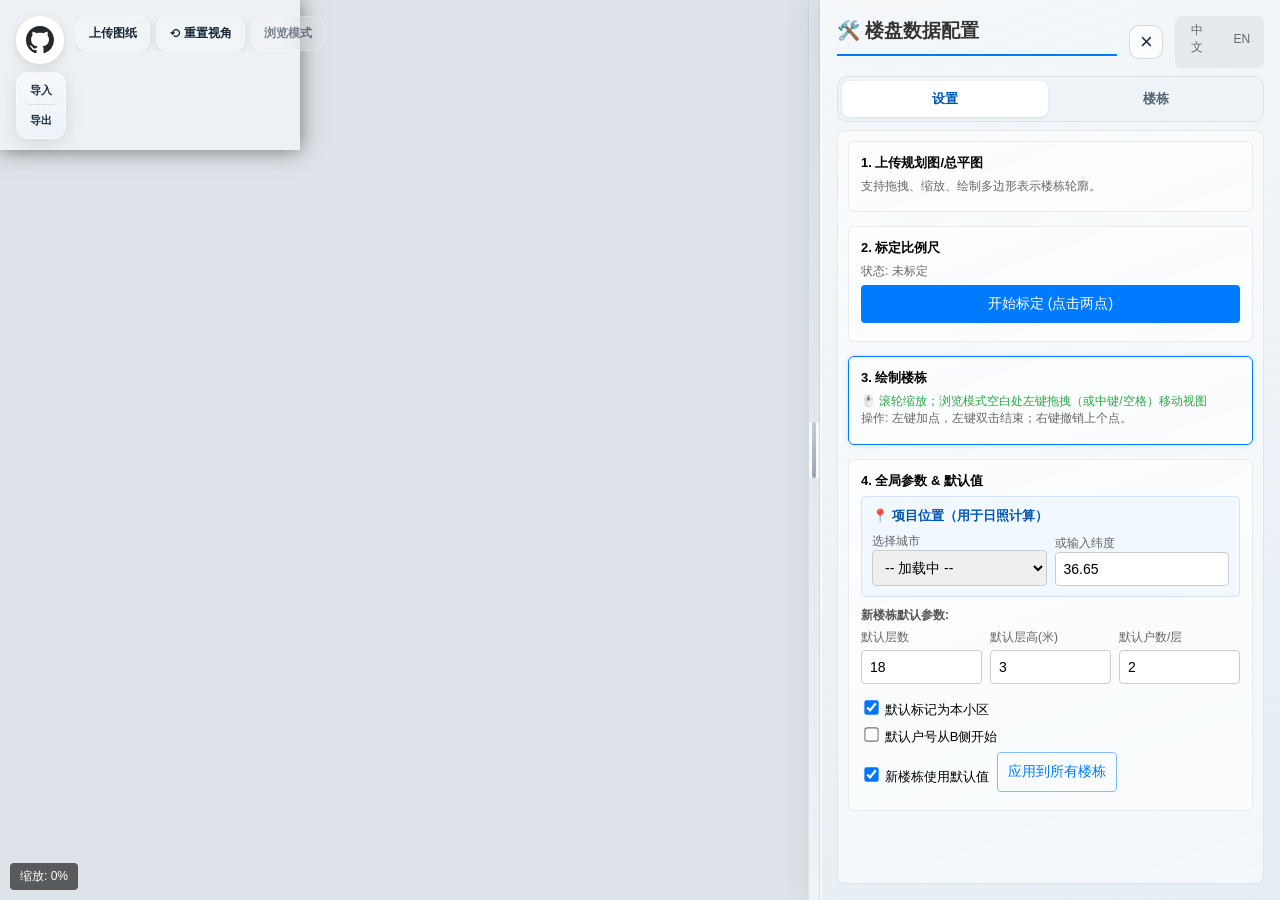
==== commit 10c37ad0: "allow number order for side A->B" ====
--- a/editor.html
+++ b/editor.html
@@ -129,6 +129,12 @@
                             <label style="margin:0; font-weight:normal;">
                                 <input type="checkbox" id="defIsThisCommunity" checked> <span
                                     data-i18n="editor.defaultIsOwn">默认标记为本小区</span>
+                            </label>
+                        </div>
+                        <div class="inline-row">
+                            <label style="margin:0; font-weight:normal;">
+                                <input type="checkbox" id="defUnitNumberingStartFromSideB"> <span
+                                    data-i18n="editor.defaultUnitNumberingStartFromSideB">默认户号从B侧开始</span>
                             </label>
                         </div>
                         <div class="inline-row">
@@ -253,6 +259,10 @@
                             <input type="checkbox" id="splitUseAreasChk">
                             <span data-i18n="editor.splitUseAreas">按面积输入并实时换算</span>
                         </label>
+                        <label class="inline-row" style="margin:0; font-weight:normal;">
+                            <input type="checkbox" id="splitNumberingStartFromSideBChk">
+                            <span data-i18n="editor.splitNumberingStartFromSideB">户号从B侧开始</span>
+                        </label>
                     </div>
                     <div class="split-table-scroll">
                         <table class="split-table">
--- a/css/editor.css
+++ b/css/editor.css
@@ -22,6 +22,7 @@
     font-family: 'Microsoft YaHei', sans-serif;
     overflow: hidden;
     background: #e6f0fa;
+    position: relative;
 }
 
 body.sidebar-resizing {
@@ -31,6 +32,12 @@
 
 body.sidebar-resizing * {
     cursor: col-resize !important;
+}
+
+/* Keep splitter drag visually immediate by disabling width transitions while dragging */
+body.sidebar-resizing #sidebar,
+body.sidebar-resizing #sidebarResizer {
+    transition: none !important;
 }
 
 /* GitHub 图标链接 */
@@ -216,6 +223,7 @@
 /* 左侧画布区 */
 #canvas-wrapper {
     flex: 1;
+    width: 100vw;
     background: #dde3e8;
     position: relative;
     overflow: hidden;
@@ -286,6 +294,10 @@
     min-width: var(--sidebar-width);
     max-width: var(--sidebar-width);
     flex: 0 0 var(--sidebar-width);
+    position: absolute;
+    top: 0;
+    right: 0;
+    bottom: 0;
     background: linear-gradient(160deg, rgba(255, 255, 255, 0.72), rgba(241, 248, 255, 0.48));
     border-left: 1px solid rgba(255, 255, 255, 0.44);
     padding: 16px;
@@ -303,12 +315,16 @@
 #sidebarResizer {
     width: 12px;
     flex: 0 0 12px;
-    position: relative;
+    position: absolute;
+    top: 0;
+    right: var(--sidebar-width);
+    bottom: 0;
     cursor: col-resize;
     touch-action: none;
     background: linear-gradient(180deg, rgba(221, 227, 232, 0.55), rgba(248, 249, 250, 0.8));
     border-left: 1px solid rgba(148, 163, 184, 0.18);
     border-right: 1px solid rgba(148, 163, 184, 0.22);
+    z-index: 11;
 }
 
 #sidebarResizer::before {
@@ -374,17 +390,28 @@
 }
 
 #sidebar.collapsed {
-    width: 52px;
-    min-width: 52px;
-    max-width: 52px;
-    flex: 0 0 52px;
-    padding: 8px;
+    width: 34px;
+    min-width: 34px;
+    max-width: 34px;
+    flex: 0 0 34px;
+    height: 34px;
+    top: 12px;
+    right: 12px;
+    bottom: auto;
+    padding: 0;
     gap: 0;
-    box-shadow: -2px 0 12px rgba(0, 0, 0, 0.12);
+    border: none;
+    background: transparent;
+    box-shadow: none;
+    backdrop-filter: none;
+    -webkit-backdrop-filter: none;
+    overflow: visible;
 }
 
 #sidebar.collapsed .sidebar-header {
-    justify-content: flex-start;
+    height: 100%;
+    justify-content: center;
+    align-items: center;
     gap: 0;
 }
 
@@ -405,6 +432,17 @@
 #sidebar .sidebar-tabs,
 #sidebar #sidebarContent {
     transition: opacity .2s ease;
+}
+
+#sidebar.collapsed .sidebar-toggle {
+    width: 34px;
+    height: 34px;
+    border-radius: 10px;
+    border: 1px solid rgba(0, 0, 0, 0.12);
+    background: linear-gradient(160deg, rgba(255, 255, 255, 0.82), rgba(232, 244, 255, 0.56));
+    backdrop-filter: saturate(175%) blur(12px);
+    -webkit-backdrop-filter: saturate(175%) blur(12px);
+    box-shadow: 0 4px 14px rgba(31, 64, 104, 0.16), inset 0 1px 0 rgba(255, 255, 255, 0.66);
 }
 
 .sidebar-tabs {
@@ -1134,9 +1172,11 @@
         max-width: 100vw;
         flex: 0 0 100vw;
         position: absolute;
+        top: auto;
         right: 0;
         left: 0;
         bottom: 0;
+        height: auto;
         max-height: 60vh;
         overflow: hidden;
     }
